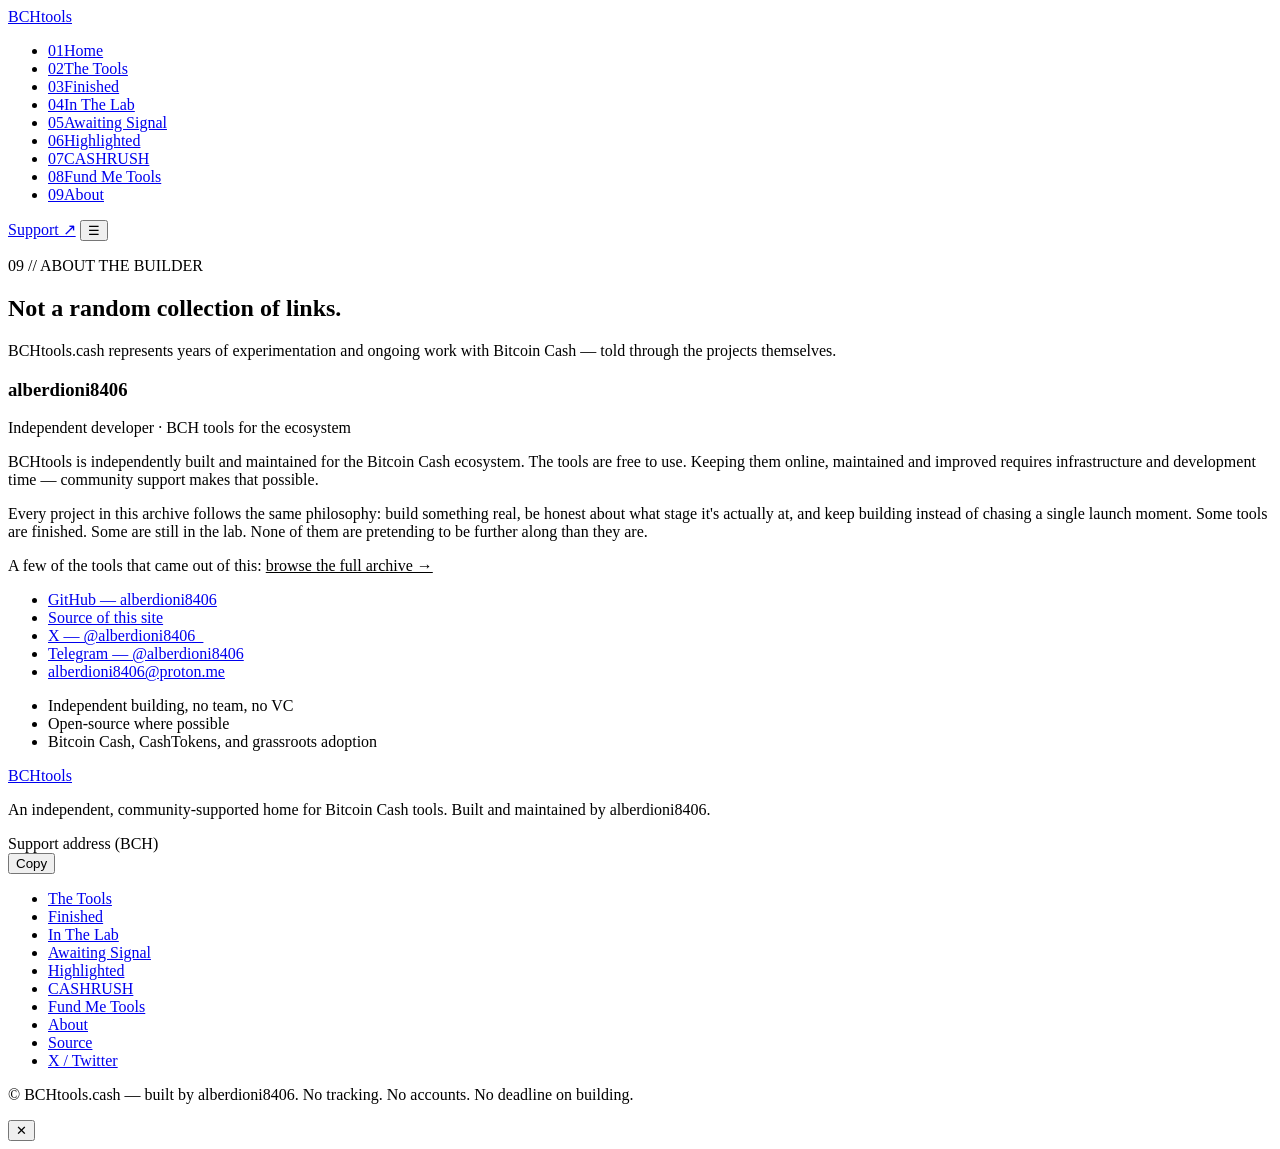
==== about.html @ 6ba9fe16 "Add files via upload" ====
<!DOCTYPE html>
<html lang="en">
<head>
<meta charset="UTF-8">
<meta name="viewport" content="width=device-width, initial-scale=1, viewport-fit=cover">
<title>About the Builder — BCHtools.cash</title>
<meta name="description" content="BCHtools.cash is built and maintained independently by alberdioni8406 for the Bitcoin Cash ecosystem.">
<meta property="og:title" content="About the Builder — BCHtools.cash">
<meta property="og:description" content="Years of experimentation and ongoing work — one BCH tool at a time.">
<meta property="og:url" content="https://bchtools.cash/about.html">
<link rel="canonical" href="https://bchtools.cash/about.html">
<link rel="stylesheet" href="css/style.css">
</head>
<body>
  <header class="site-nav">
    <div class="nav-inner">
      <a href="index.html" class="brand"><span class="dot"></span>BCHtools<span class="term-cursor"></span></a>
      <ul class="nav-links" id="navLinks">
        <li><a href="index.html"><span class="nav-num">01</span>Home</a></li>
        <li><a href="tools.html"><span class="nav-num">02</span>The Tools</a></li>
        <li><a href="finished.html"><span class="nav-num">03</span>Finished</a></li>
        <li><a href="lab.html"><span class="nav-num">04</span>In The Lab</a></li>
        <li><a href="awaiting-signal.html"><span class="nav-num">05</span>Awaiting Signal</a></li>
        <li><a href="highlighted.html"><span class="nav-num">06</span>Highlighted</a></li>
        <li><a href="cashrush.html"><span class="nav-num">07</span>CASHRUSH</a></li>
        <li><a href="fundmetools.html"><span class="nav-num">08</span>Fund Me Tools</a></li>
        <li><a href="about.html"><span class="nav-num">09</span>About</a></li>
      </ul>
      <div class="nav-right">
        <a href="fundmetools.html" class="nav-cta">Support ↗</a>
        <button class="nav-toggle" id="navToggle" aria-label="Toggle navigation menu">☰</button>
      </div>
    </div>
  </header>

  <main>
    <section class="page-hero">
      <div class="hero-grid"></div>
      <div class="wrap">
        <p class="page-kicker">09 // ABOUT THE BUILDER</p>
        <h1>Not a random collection of links.</h1>
        <p class="lede">BCHtools.cash represents years of experimentation and ongoing work with Bitcoin Cash — told through the projects themselves.</p>
      </div>
    </section>
    <section style="border-top:none; padding-top:0;">
      <div class="wrap">
        <div class="about-panel">
          <div>
            <h3 class="maintainer-name">alberdioni8406</h3>
            <p class="maintainer-tag mono">Independent developer · BCH tools for the ecosystem</p>
            <p>BCHtools is independently built and maintained for the Bitcoin Cash ecosystem. The tools are free to use. Keeping them online, maintained and improved requires infrastructure and development time — community support makes that possible.</p>
            <p>Every project in this archive follows the same philosophy: build something real, be honest about what stage it's actually at, and keep building instead of chasing a single launch moment. Some tools are finished. Some are still in the lab. None of them are pretending to be further along than they are.</p>
            <p class="builder-projects-note">A few of the tools that came out of this: <a href="tools.html" style="color:var(--green-bright);">browse the full archive →</a></p>
          </div>
          <div>
            <ul class="about-facts">
              <li><a href="https://github.com/alberdioni8406" target="_blank" rel="noopener">GitHub — alberdioni8406</a></li>
              <li><a href="https://github.com/alberdioni8406/bchhub" target="_blank" rel="noopener">Source of this site</a></li>
              <li><a href="https://x.com/alberdioni8406_" target="_blank" rel="noopener">X — @alberdioni8406_</a></li>
              <li><a href="https://t.me/alberdioni8406" target="_blank" rel="noopener">Telegram — @alberdioni8406</a></li>
              <li><a href="mailto:alberdioni8406@proton.me">alberdioni8406@proton.me</a></li>
            </ul>
            <ul class="about-facts secondary">
              <li>Independent building, no team, no VC</li>
              <li>Open-source where possible</li>
              <li>Bitcoin Cash, CashTokens, and grassroots adoption</li>
            </ul>
          </div>
        </div>
      </div>
    </section>
  </main>

  <footer>
    <div class="wrap">
      <div class="footer-inner">
        <div class="footer-brand">
          <a href="index.html" class="brand"><span class="dot"></span>BCHtools</a>
          <p class="footer-note">An independent, community-supported home for Bitcoin Cash tools. Built and maintained by alberdioni8406.</p>
          <div class="footer-donate">
            <span class="donate-label">Support address (BCH)</span>
            <div class="address-row compact">
              <span class="mono" id="footerAddress"></span>
              <button class="copy-btn" id="footerCopyBtn">Copy</button>
            </div>
          </div>
        </div>
        <ul class="footer-links">
          <li><a href="tools.html">The Tools</a></li>
          <li><a href="finished.html">Finished</a></li>
          <li><a href="lab.html">In The Lab</a></li>
          <li><a href="awaiting-signal.html">Awaiting Signal</a></li>
          <li><a href="highlighted.html">Highlighted</a></li>
          <li><a href="cashrush.html">CASHRUSH</a></li>
          <li><a href="fundmetools.html">Fund Me Tools</a></li>
          <li><a href="about.html">About</a></li>
          <li><a href="https://github.com/alberdioni8406/bchhub" target="_blank" rel="noopener">Source</a></li>
          <li><a href="https://x.com/alberdioni8406_" target="_blank" rel="noopener">X / Twitter</a></li>
        </ul>
      </div>
      <div class="footer-bottom">
        <p class="footer-note">© <span id="year"></span> BCHtools.cash — built by alberdioni8406. No tracking. No accounts. No deadline on building.</p>
      </div>
    </div>
  </footer>

  <div class="modal-overlay" id="modalOverlay">
    <div class="modal" role="dialog" aria-modal="true" aria-labelledby="modalTitle">
      <button class="modal-close" id="modalClose" aria-label="Close">✕</button>
      <div id="modalContent"></div>
    </div>
  </div>
  <script src="js/data.js"></script>
  <script src="js/app.js"></script>
</body>
</html>
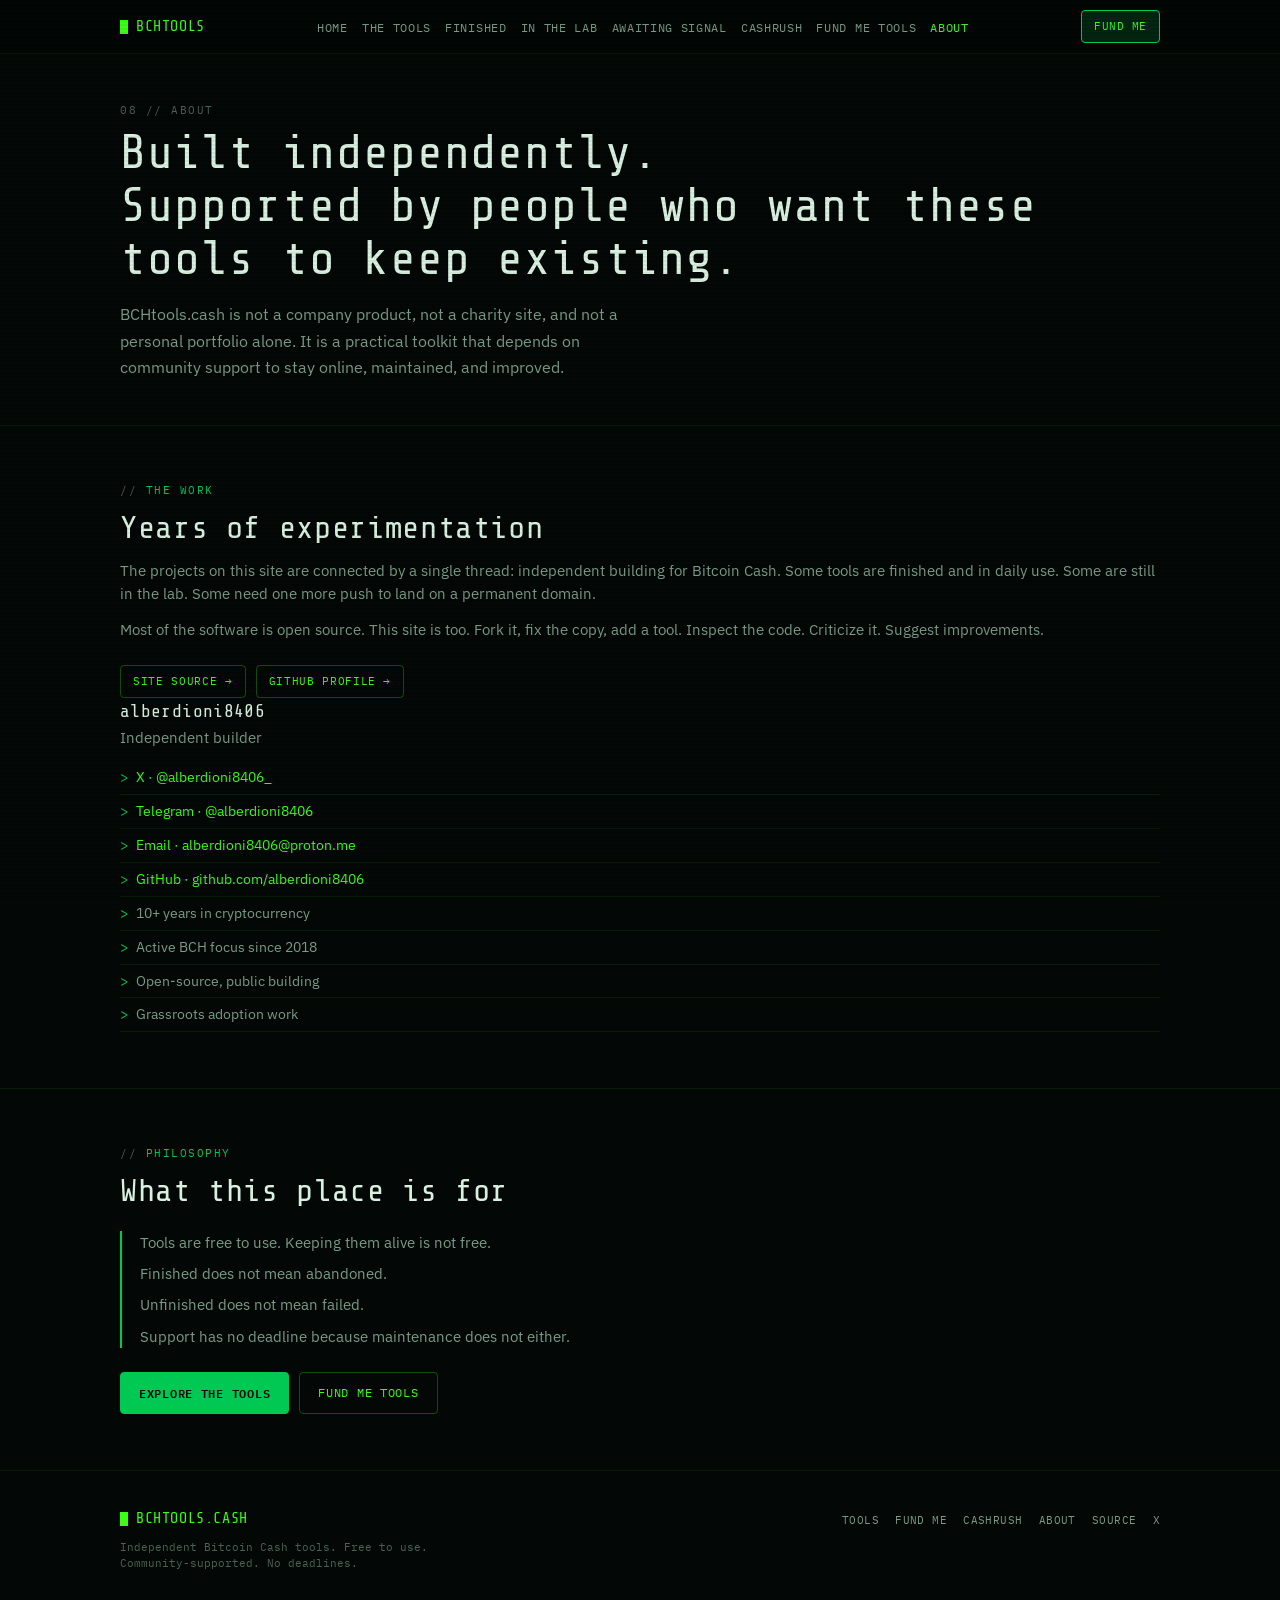
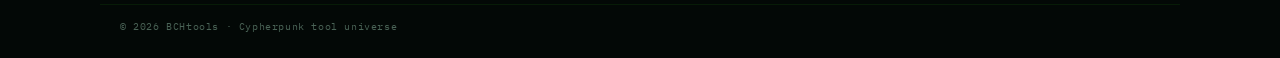
==== commit e5355702: "Add files via upload" ====
--- a/about.html
+++ b/about.html
@@ -2,115 +2,134 @@
 <html lang="en">
 <head>
 <meta charset="UTF-8">
-<meta name="viewport" content="width=device-width, initial-scale=1, viewport-fit=cover">
-<title>About the Builder — BCHtools.cash</title>
-<meta name="description" content="BCHtools.cash is built and maintained independently by alberdioni8406 for the Bitcoin Cash ecosystem.">
-<meta property="og:title" content="About the Builder — BCHtools.cash">
-<meta property="og:description" content="Years of experimentation and ongoing work — one BCH tool at a time.">
+<meta name="viewport" content="width=device-width, initial-scale=1.0">
+
+<link rel="icon" href="favicon.svg" type="image/svg+xml">
+<link rel="alternate icon" href="favicon.svg">
+<meta name="theme-color" content="#06100c">
+<meta name="author" content="alberdioni8406">
+<meta name="twitter:card" content="summary_large_image">
+<meta name="twitter:site" content="@alberdioni8406_">
+<meta name="twitter:creator" content="@alberdioni8406_">
+<meta property="og:site_name" content="BCHtools.cash">
+<meta property="og:type" content="website">
+<meta property="og:locale" content="en_US">
+<link rel="me" href="https://x.com/alberdioni8406_">
+<link rel="me" href="https://t.me/alberdioni8406">
+<link rel="me" href="https://github.com/alberdioni8406">
+<meta name="twitter:title" content="About the builder — BCHtools.cash">
+<meta name="twitter:description" content="Not a company product. A collection of independent work that depends on people who want these tools to keep existing.">
+<meta name="twitter:url" content="https://bchtools.cash/about.html">
+<title>About — BCHtools.cash</title>
+<meta name="description" content="Independent building for Bitcoin Cash. Years of experiments, tools, and infrastructure kept free to use.">
+<meta property="og:title" content="About the builder — BCHtools.cash">
+<meta property="og:description" content="Not a company product. A collection of independent work that depends on people who want these tools to keep existing.">
+<link rel="stylesheet" href="css/main.css">
 <meta property="og:url" content="https://bchtools.cash/about.html">
-<link rel="canonical" href="https://bchtools.cash/about.html">
-<link rel="stylesheet" href="css/style.css">
 </head>
 <body>
-  <header class="site-nav">
-    <div class="nav-inner">
-      <a href="index.html" class="brand"><span class="dot"></span>BCHtools<span class="term-cursor"></span></a>
+<header class="site-nav">
+  <div class="nav-inner">
+    <a href="index.html" class="brand"><span class="cursor"></span> BCHTOOLS</a>
+    <nav>
       <ul class="nav-links" id="navLinks">
-        <li><a href="index.html"><span class="nav-num">01</span>Home</a></li>
-        <li><a href="tools.html"><span class="nav-num">02</span>The Tools</a></li>
-        <li><a href="finished.html"><span class="nav-num">03</span>Finished</a></li>
-        <li><a href="lab.html"><span class="nav-num">04</span>In The Lab</a></li>
-        <li><a href="awaiting-signal.html"><span class="nav-num">05</span>Awaiting Signal</a></li>
-        <li><a href="highlighted.html"><span class="nav-num">06</span>Highlighted</a></li>
-        <li><a href="cashrush.html"><span class="nav-num">07</span>CASHRUSH</a></li>
-        <li><a href="fundmetools.html"><span class="nav-num">08</span>Fund Me Tools</a></li>
-        <li><a href="about.html"><span class="nav-num">09</span>About</a></li>
+        <li><a href="index.html">Home</a></li>
+        <li><a href="tools.html">The Tools</a></li>
+        <li><a href="finished.html">Finished</a></li>
+        <li><a href="lab.html">In the Lab</a></li>
+        <li><a href="awaiting.html">Awaiting Signal</a></li>
+        <li><a href="cashrush.html">CASHRUSH</a></li>
+        <li><a href="fundmetools.html">Fund Me Tools</a></li>
+        <li><a href="about.html" class="active">About</a></li>
       </ul>
-      <div class="nav-right">
-        <a href="fundmetools.html" class="nav-cta">Support ↗</a>
-        <button class="nav-toggle" id="navToggle" aria-label="Toggle navigation menu">☰</button>
+    </nav>
+    <div style="display:flex;align-items:center;gap:10px;">
+      <a href="fundmetools.html" class="nav-cta">Fund Me</a>
+      <button class="nav-toggle" id="navToggle" aria-label="Menu">☰</button>
+    </div>
+  </div>
+</header>
+
+<main>
+  <div class="page-header">
+    <div class="wrap">
+      <div class="page-num">08 // ABOUT</div>
+      <h1>Built independently.<br><span class="accent">Supported by people who want these tools to keep existing.</span></h1>
+      <p class="lede">BCHtools.cash is not a company product, not a charity site, and not a personal portfolio alone. It is a practical toolkit that depends on community support to stay online, maintained, and improved.</p>
+    </div>
+  </div>
+
+  <section>
+    <div class="wrap">
+      <div class="about-panel">
+        <div>
+          <p class="eyebrow">THE WORK</p>
+          <h2>Years of experimentation</h2>
+          <p>The projects on this site are connected by a single thread: independent building for Bitcoin Cash. Some tools are finished and in daily use. Some are still in the lab. Some need one more push to land on a permanent domain.</p>
+          <p>Most of the software is open source. This site is too. Fork it, fix the copy, add a tool. Inspect the code. Criticize it. Suggest improvements.</p>
+          <div class="hero-actions mt-24">
+            <a href="https://github.com/alberdioni8406/bchhub" target="_blank" rel="noopener" class="btn btn-ghost btn-sm">Site source →</a>
+            <a href="https://github.com/alberdioni8406" target="_blank" rel="noopener" class="btn btn-ghost btn-sm">GitHub profile →</a>
+          </div>
+        </div>
+        <div>
+          <h3 class="maintainer-name">alberdioni8406</h3>
+          <p class="maintainer-tag">Independent builder</p>
+          <ul class="about-facts">
+            <li><a href="https://x.com/alberdioni8406_" target="_blank" rel="noopener">X · @alberdioni8406_</a></li>
+            <li><a href="https://t.me/alberdioni8406" target="_blank" rel="noopener">Telegram · @alberdioni8406</a></li>
+            <li><a href="mailto:alberdioni8406@proton.me">Email · alberdioni8406@proton.me</a></li>
+            <li><a href="https://github.com/alberdioni8406" target="_blank" rel="noopener">GitHub · github.com/alberdioni8406</a></li>
+          </ul>
+          <ul class="about-facts secondary">
+            <li>10+ years in cryptocurrency</li>
+            <li>Active BCH focus since 2018</li>
+            <li>Open-source, public building</li>
+            <li>Grassroots adoption work</li>
+          </ul>
+        </div>
       </div>
     </div>
-  </header>
+  </section>
 
-  <main>
-    <section class="page-hero">
-      <div class="hero-grid"></div>
-      <div class="wrap">
-        <p class="page-kicker">09 // ABOUT THE BUILDER</p>
-        <h1>Not a random collection of links.</h1>
-        <p class="lede">BCHtools.cash represents years of experimentation and ongoing work with Bitcoin Cash — told through the projects themselves.</p>
+  <section>
+    <div class="wrap">
+      <p class="eyebrow">PHILOSOPHY</p>
+      <h2>What this place is for</h2>
+      <div class="signal-block">
+        <p>Tools are free to use. Keeping them alive is not free.</p>
+        <p>Finished does not mean abandoned.</p>
+        <p>Unfinished does not mean failed.</p>
+        <p>Support has no deadline because maintenance does not either.</p>
       </div>
-    </section>
-    <section style="border-top:none; padding-top:0;">
-      <div class="wrap">
-        <div class="about-panel">
-          <div>
-            <h3 class="maintainer-name">alberdioni8406</h3>
-            <p class="maintainer-tag mono">Independent developer · BCH tools for the ecosystem</p>
-            <p>BCHtools is independently built and maintained for the Bitcoin Cash ecosystem. The tools are free to use. Keeping them online, maintained and improved requires infrastructure and development time — community support makes that possible.</p>
-            <p>Every project in this archive follows the same philosophy: build something real, be honest about what stage it's actually at, and keep building instead of chasing a single launch moment. Some tools are finished. Some are still in the lab. None of them are pretending to be further along than they are.</p>
-            <p class="builder-projects-note">A few of the tools that came out of this: <a href="tools.html" style="color:var(--green-bright);">browse the full archive →</a></p>
-          </div>
-          <div>
-            <ul class="about-facts">
-              <li><a href="https://github.com/alberdioni8406" target="_blank" rel="noopener">GitHub — alberdioni8406</a></li>
-              <li><a href="https://github.com/alberdioni8406/bchhub" target="_blank" rel="noopener">Source of this site</a></li>
-              <li><a href="https://x.com/alberdioni8406_" target="_blank" rel="noopener">X — @alberdioni8406_</a></li>
-              <li><a href="https://t.me/alberdioni8406" target="_blank" rel="noopener">Telegram — @alberdioni8406</a></li>
-              <li><a href="mailto:alberdioni8406@proton.me">alberdioni8406@proton.me</a></li>
-            </ul>
-            <ul class="about-facts secondary">
-              <li>Independent building, no team, no VC</li>
-              <li>Open-source where possible</li>
-              <li>Bitcoin Cash, CashTokens, and grassroots adoption</li>
-            </ul>
-          </div>
-        </div>
-      </div>
-    </section>
-  </main>
-
-  <footer>
-    <div class="wrap">
-      <div class="footer-inner">
-        <div class="footer-brand">
-          <a href="index.html" class="brand"><span class="dot"></span>BCHtools</a>
-          <p class="footer-note">An independent, community-supported home for Bitcoin Cash tools. Built and maintained by alberdioni8406.</p>
-          <div class="footer-donate">
-            <span class="donate-label">Support address (BCH)</span>
-            <div class="address-row compact">
-              <span class="mono" id="footerAddress"></span>
-              <button class="copy-btn" id="footerCopyBtn">Copy</button>
-            </div>
-          </div>
-        </div>
-        <ul class="footer-links">
-          <li><a href="tools.html">The Tools</a></li>
-          <li><a href="finished.html">Finished</a></li>
-          <li><a href="lab.html">In The Lab</a></li>
-          <li><a href="awaiting-signal.html">Awaiting Signal</a></li>
-          <li><a href="highlighted.html">Highlighted</a></li>
-          <li><a href="cashrush.html">CASHRUSH</a></li>
-          <li><a href="fundmetools.html">Fund Me Tools</a></li>
-          <li><a href="about.html">About</a></li>
-          <li><a href="https://github.com/alberdioni8406/bchhub" target="_blank" rel="noopener">Source</a></li>
-          <li><a href="https://x.com/alberdioni8406_" target="_blank" rel="noopener">X / Twitter</a></li>
-        </ul>
-      </div>
-      <div class="footer-bottom">
-        <p class="footer-note">© <span id="year"></span> BCHtools.cash — built by alberdioni8406. No tracking. No accounts. No deadline on building.</p>
+      <div class="hero-actions mt-24">
+        <a href="tools.html" class="btn btn-primary">Explore the tools</a>
+        <a href="fundmetools.html" class="btn btn-ghost">Fund Me Tools</a>
       </div>
     </div>
-  </footer>
+  </section>
+</main>
 
-  <div class="modal-overlay" id="modalOverlay">
-    <div class="modal" role="dialog" aria-modal="true" aria-labelledby="modalTitle">
-      <button class="modal-close" id="modalClose" aria-label="Close">✕</button>
-      <div id="modalContent"></div>
+<footer>
+  <div class="wrap footer-inner">
+    <div class="footer-brand">
+      <div class="brand"><span class="cursor"></span> BCHTOOLS.CASH</div>
+      <p class="footer-note">Independent Bitcoin Cash tools. Free to use. Community-supported. No deadlines.</p>
     </div>
+    <ul class="footer-links">
+      <li><a href="tools.html">Tools</a></li>
+      <li><a href="fundmetools.html">Fund Me</a></li>
+      <li><a href="cashrush.html">CASHRUSH</a></li>
+      <li><a href="about.html">About</a></li>
+      <li><a href="https://github.com/alberdioni8406/bchhub" target="_blank" rel="noopener">Source</a></li>
+      <li><a href="https://x.com/alberdioni8406_" target="_blank" rel="noopener">X</a></li>
+    </ul>
   </div>
-  <script src="js/data.js"></script>
-  <script src="js/app.js"></script>
+  <div class="wrap footer-bottom">© <span id="year"></span> BCHtools · Cypherpunk tool universe</div>
+</footer>
+
+<script src="js/data.js"></script>
+<script src="js/common.js"></script>
+<script>BCH.boot();</script>
 </body>
 </html>
--- a/css/main.css
+++ b/css/main.css
@@ -0,0 +1,883 @@
+/* ============================================================
+   BCHTOOLS.CASH — CYPHERPUNK TERMINAL
+   Retro-futuristic · CRT · Underground internet · BCH green
+   ============================================================ */
+
+@import url('https://fonts.googleapis.com/css2?family=Share+Tech+Mono&family=IBM+Plex+Sans:wght@400;500;600&family=IBM+Plex+Mono:wght@400;500;600&display=swap');
+
+:root {
+  --bg: #030806;
+  --bg-elevated: #07120c;
+  --panel: #0a1610;
+  --panel-2: #0d1c14;
+  --green: #00c853;
+  --green-bright: #39ff14;
+  --green-dim: rgba(0, 200, 83, 0.15);
+  --green-glow: rgba(57, 255, 20, 0.35);
+  --amber: #ffb300;
+  --amber-dim: rgba(255, 179, 0, 0.12);
+  --cyan: #00e5ff;
+  --ink: #d8f0e0;
+  --ink-dim: #7a9a88;
+  --ink-faint: #4a6356;
+  --line: rgba(57, 255, 20, 0.08);
+  --line-bright: rgba(57, 255, 20, 0.28);
+  --danger: #ff5252;
+  --radius: 4px;
+  --font-display: 'Share Tech Mono', 'IBM Plex Mono', monospace;
+  --font-mono: 'IBM Plex Mono', ui-monospace, monospace;
+  --font-body: 'IBM Plex Sans', system-ui, sans-serif;
+  --scanline: repeating-linear-gradient(
+    0deg,
+    transparent,
+    transparent 2px,
+    rgba(0, 0, 0, 0.12) 2px,
+    rgba(0, 0, 0, 0.12) 4px
+  );
+}
+
+*, *::before, *::after { box-sizing: border-box; }
+html { scroll-behavior: smooth; }
+@media (prefers-reduced-motion: reduce) {
+  html { scroll-behavior: auto; }
+  *, *::before, *::after {
+    animation-duration: 0.01ms !important;
+    transition-duration: 0.01ms !important;
+  }
+}
+
+body {
+  margin: 0;
+  min-height: 100vh;
+  background: var(--bg);
+  color: var(--ink);
+  font-family: var(--font-body);
+  font-size: 15px;
+  line-height: 1.55;
+  -webkit-font-smoothing: antialiased;
+}
+
+/* subtle CRT overlay */
+body::before {
+  content: '';
+  pointer-events: none;
+  position: fixed;
+  inset: 0;
+  z-index: 9999;
+  background: var(--scanline);
+  opacity: 0.35;
+}
+@media (prefers-reduced-motion: reduce) {
+  body::before { opacity: 0.15; }
+}
+
+a { color: inherit; text-decoration: none; }
+button { font-family: inherit; cursor: pointer; }
+img { max-width: 100%; display: block; }
+:focus-visible { outline: 2px solid var(--green-bright); outline-offset: 2px; }
+
+.wrap {
+  max-width: 1080px;
+  margin: 0 auto;
+  padding: 0 20px;
+}
+
+/* ---------- NAV ---------- */
+.site-nav {
+  position: sticky;
+  top: 0;
+  z-index: 100;
+  background: rgba(3, 8, 6, 0.92);
+  backdrop-filter: blur(10px);
+  border-bottom: 1px solid var(--line);
+}
+.nav-inner {
+  max-width: 1080px;
+  margin: 0 auto;
+  padding: 10px 20px;
+  display: flex;
+  align-items: center;
+  justify-content: space-between;
+  gap: 12px;
+}
+.brand {
+  font-family: var(--font-display);
+  font-size: 15px;
+  font-weight: 500;
+  color: var(--green-bright);
+  display: flex;
+  align-items: center;
+  gap: 8px;
+  letter-spacing: 0.04em;
+}
+.brand .cursor {
+  display: inline-block;
+  width: 8px;
+  height: 14px;
+  background: var(--green-bright);
+  animation: blink 1.1s step-end infinite;
+}
+@keyframes blink {
+  50% { opacity: 0; }
+}
+.nav-links {
+  display: flex;
+  flex-wrap: wrap;
+  gap: 4px 14px;
+  list-style: none;
+  margin: 0;
+  padding: 0;
+}
+.nav-links a {
+  font-family: var(--font-mono);
+  font-size: 11.5px;
+  letter-spacing: 0.06em;
+  text-transform: uppercase;
+  color: var(--ink-dim);
+  transition: color 0.15s;
+}
+.nav-links a:hover,
+.nav-links a.active {
+  color: var(--green-bright);
+}
+.nav-cta {
+  font-family: var(--font-mono);
+  font-size: 11px;
+  letter-spacing: 0.05em;
+  text-transform: uppercase;
+  padding: 7px 12px;
+  border: 1px solid var(--green);
+  color: var(--green-bright);
+  background: var(--green-dim);
+  border-radius: var(--radius);
+  transition: background 0.15s, box-shadow 0.15s;
+}
+.nav-cta:hover {
+  background: rgba(0, 200, 83, 0.25);
+  box-shadow: 0 0 12px var(--green-glow);
+}
+.nav-toggle {
+  display: none;
+  background: transparent;
+  border: 1px solid var(--line);
+  color: var(--ink);
+  padding: 6px 10px;
+  border-radius: var(--radius);
+  font-family: var(--font-mono);
+  font-size: 14px;
+}
+@media (max-width: 900px) {
+  .nav-links {
+    position: fixed;
+    inset: 48px 0 auto 0;
+    background: var(--bg-elevated);
+    flex-direction: column;
+    padding: 16px 20px;
+    border-bottom: 1px solid var(--line);
+    display: none;
+    gap: 12px;
+  }
+  .nav-links.open { display: flex; }
+  .nav-toggle { display: block; }
+}
+
+/* ---------- TYPOGRAPHY ---------- */
+.eyebrow {
+  font-family: var(--font-mono);
+  font-size: 11px;
+  letter-spacing: 0.14em;
+  text-transform: uppercase;
+  color: var(--green);
+  margin: 0 0 10px;
+}
+.eyebrow::before {
+  content: '// ';
+  color: var(--ink-faint);
+}
+h1, h2, h3, h4 {
+  font-family: var(--font-display);
+  margin: 0;
+  font-weight: 500;
+  letter-spacing: 0.02em;
+  color: var(--ink);
+}
+h1 {
+  font-size: clamp(28px, 5.5vw, 48px);
+  line-height: 1.1;
+  margin-bottom: 16px;
+}
+h2 {
+  font-size: clamp(22px, 3.5vw, 32px);
+  line-height: 1.2;
+  margin-bottom: 12px;
+}
+h3 { font-size: 18px; }
+p { color: var(--ink-dim); margin: 0 0 12px; }
+.lede {
+  font-size: 16px;
+  max-width: 540px;
+  color: var(--ink-dim);
+  line-height: 1.65;
+}
+.mono { font-family: var(--font-mono); }
+.terminal-line {
+  font-family: var(--font-display);
+  color: var(--green-bright);
+  font-size: 13px;
+  letter-spacing: 0.04em;
+}
+
+/* ---------- BUTTONS ---------- */
+.btn {
+  font-family: var(--font-mono);
+  font-size: 12px;
+  letter-spacing: 0.06em;
+  text-transform: uppercase;
+  padding: 11px 18px;
+  border-radius: var(--radius);
+  border: 1px solid transparent;
+  display: inline-flex;
+  align-items: center;
+  gap: 8px;
+  transition: transform 0.12s, background 0.15s, box-shadow 0.15s, border-color 0.15s;
+  background: transparent;
+  color: var(--ink);
+  text-decoration: none;
+  cursor: pointer;
+}
+.btn:hover { transform: translateY(-1px); }
+.btn-primary {
+  background: var(--green);
+  color: #020805;
+  border-color: var(--green);
+  font-weight: 600;
+}
+.btn-primary:hover {
+  background: var(--green-bright);
+  box-shadow: 0 0 18px var(--green-glow);
+}
+.btn-ghost {
+  border-color: var(--line-bright);
+  color: var(--green-bright);
+}
+.btn-ghost:hover {
+  background: var(--green-dim);
+  border-color: var(--green);
+}
+.btn-amber {
+  border-color: var(--amber);
+  color: var(--amber);
+  background: var(--amber-dim);
+}
+.btn-amber:hover {
+  box-shadow: 0 0 14px rgba(255, 179, 0, 0.3);
+}
+.btn-sm { padding: 7px 12px; font-size: 11px; }
+
+/* ---------- HERO ---------- */
+.hero {
+  position: relative;
+  padding: 72px 0 56px;
+  overflow: hidden;
+  border-bottom: 1px solid var(--line);
+}
+.hero-grid {
+  position: absolute;
+  inset: 0;
+  opacity: 0.2;
+  pointer-events: none;
+  background-image:
+    linear-gradient(var(--line) 1px, transparent 1px),
+    linear-gradient(90deg, var(--line) 1px, transparent 1px);
+  background-size: 48px 48px;
+  mask-image: radial-gradient(ellipse 70% 60% at 30% 20%, black, transparent);
+}
+.hero h1 .accent { color: var(--green-bright); text-shadow: 0 0 24px var(--green-glow); }
+.hero-actions {
+  display: flex;
+  flex-wrap: wrap;
+  gap: 10px;
+  margin-top: 28px;
+}
+.stat-strip {
+  display: grid;
+  grid-template-columns: repeat(4, 1fr);
+  gap: 1px;
+  background: var(--line);
+  border: 1px solid var(--line);
+  margin-top: 40px;
+}
+.stat-cell {
+  background: var(--panel);
+  padding: 16px 14px;
+}
+.stat-cell .num {
+  font-family: var(--font-display);
+  font-size: 22px;
+  color: var(--green-bright);
+}
+.stat-cell .label {
+  font-family: var(--font-mono);
+  font-size: 10px;
+  letter-spacing: 0.08em;
+  text-transform: uppercase;
+  color: var(--ink-faint);
+  margin-top: 4px;
+}
+@media (max-width: 600px) {
+  .stat-strip { grid-template-columns: 1fr 1fr; }
+  .hero { padding: 48px 0 40px; }
+}
+
+/* ---------- SECTIONS ---------- */
+section {
+  padding: 56px 0;
+  border-bottom: 1px solid var(--line);
+}
+section:last-of-type { border-bottom: none; }
+@media (max-width: 720px) { section { padding: 40px 0; } }
+
+.signal-block {
+  border-left: 2px solid var(--green);
+  padding-left: 18px;
+  margin: 20px 0;
+}
+.signal-block p { margin-bottom: 8px; }
+
+.path-grid {
+  display: grid;
+  grid-template-columns: repeat(auto-fill, minmax(200px, 1fr));
+  gap: 12px;
+  margin-top: 28px;
+}
+.path-card {
+  background: var(--panel);
+  border: 1px solid var(--line);
+  padding: 18px 16px;
+  transition: border-color 0.15s, box-shadow 0.15s;
+}
+.path-card:hover {
+  border-color: var(--line-bright);
+  box-shadow: 0 0 16px rgba(0, 200, 83, 0.08);
+}
+.path-card .path-id {
+  font-family: var(--font-mono);
+  font-size: 10px;
+  color: var(--ink-faint);
+  letter-spacing: 0.1em;
+  margin-bottom: 8px;
+}
+.path-card h3 {
+  font-size: 15px;
+  margin-bottom: 6px;
+  color: var(--green-bright);
+}
+.path-card p { font-size: 13px; margin: 0; }
+
+/* ---------- CARDS ---------- */
+.filter-bar {
+  display: flex;
+  flex-wrap: wrap;
+  gap: 8px;
+  align-items: center;
+  margin: 24px 0 20px;
+  padding: 12px;
+  background: var(--panel);
+  border: 1px solid var(--line);
+}
+.chip {
+  font-family: var(--font-mono);
+  font-size: 11px;
+  letter-spacing: 0.04em;
+  text-transform: uppercase;
+  padding: 6px 11px;
+  border: 1px solid var(--line);
+  background: transparent;
+  color: var(--ink-dim);
+  border-radius: 2px;
+  cursor: pointer;
+  transition: all 0.12s;
+}
+.chip:hover { border-color: var(--line-bright); color: var(--ink); }
+.chip.active {
+  background: var(--green-dim);
+  border-color: var(--green);
+  color: var(--green-bright);
+}
+.search-input {
+  margin-left: auto;
+  background: var(--bg);
+  border: 1px solid var(--line);
+  color: var(--ink);
+  padding: 7px 12px;
+  font-family: var(--font-mono);
+  font-size: 12px;
+  min-width: 160px;
+  border-radius: 2px;
+}
+.search-input:focus { border-color: var(--green); outline: none; }
+@media (max-width: 640px) {
+  .search-input { margin-left: 0; width: 100%; }
+}
+.result-count {
+  font-family: var(--font-mono);
+  font-size: 11px;
+  color: var(--ink-faint);
+  margin-bottom: 14px;
+  letter-spacing: 0.06em;
+}
+
+.project-grid {
+  display: grid;
+  grid-template-columns: repeat(auto-fill, minmax(280px, 1fr));
+  gap: 14px;
+}
+.card {
+  background: var(--panel);
+  border: 1px solid var(--line);
+  padding: 18px;
+  display: flex;
+  flex-direction: column;
+  gap: 10px;
+  position: relative;
+  transition: border-color 0.15s, box-shadow 0.15s;
+}
+.card:hover {
+  border-color: var(--line-bright);
+  box-shadow: 0 0 20px rgba(0, 200, 83, 0.06);
+}
+.card-id {
+  position: absolute;
+  top: 14px;
+  right: 14px;
+  font-family: var(--font-mono);
+  font-size: 10px;
+  color: var(--ink-faint);
+}
+.card h3 {
+  font-size: 16px;
+  padding-right: 36px;
+  color: var(--ink);
+}
+.badge {
+  font-family: var(--font-mono);
+  font-size: 9.5px;
+  letter-spacing: 0.08em;
+  text-transform: uppercase;
+  padding: 3px 7px;
+  border-radius: 2px;
+  align-self: flex-start;
+  font-weight: 600;
+}
+.badge-finished { background: var(--green-dim); color: var(--green-bright); border: 1px solid rgba(0, 200, 83, 0.35); }
+.badge-nearly-finished { background: var(--amber-dim); color: var(--amber); border: 1px solid rgba(255, 179, 0, 0.35); }
+.badge-beta { background: rgba(0, 229, 255, 0.1); color: var(--cyan); border: 1px solid rgba(0, 229, 255, 0.3); }
+.badge-in-development { background: rgba(122, 154, 136, 0.12); color: var(--ink-dim); border: 1px solid var(--line); }
+.badge-experimental { background: rgba(255, 82, 82, 0.1); color: var(--danger); border: 1px solid rgba(255, 82, 82, 0.25); }
+.card p { font-size: 13.5px; margin: 0; line-height: 1.5; }
+.card-tags { display: flex; flex-wrap: wrap; gap: 5px; }
+.tag {
+  font-family: var(--font-mono);
+  font-size: 10px;
+  color: var(--ink-faint);
+  border: 1px solid var(--line);
+  padding: 2px 6px;
+}
+.card-needs {
+  font-family: var(--font-mono);
+  font-size: 11px;
+  color: var(--amber);
+  background: var(--amber-dim);
+  border: 1px solid rgba(255, 179, 0, 0.25);
+  padding: 6px 9px;
+}
+.card-actions {
+  display: flex;
+  flex-wrap: wrap;
+  gap: 6px;
+  margin-top: auto;
+  padding-top: 4px;
+}
+.card-participate {
+  display: flex;
+  flex-wrap: wrap;
+  gap: 5px;
+  padding-top: 8px;
+  border-top: 1px solid var(--line);
+}
+.btn-use, .btn-part {
+  font-family: var(--font-mono);
+  font-size: 10px;
+  padding: 5px 8px;
+  border: 1px solid var(--line);
+  background: transparent;
+  color: var(--ink-dim);
+  border-radius: 2px;
+  text-decoration: none;
+  cursor: pointer;
+}
+.btn-use { border-color: rgba(0, 200, 83, 0.3); color: var(--green); }
+.btn-use:hover, .btn-part:hover { border-color: var(--line-bright); color: var(--green-bright); }
+
+/* ---------- FEATURED / SIGNAL ---------- */
+.featured-panel {
+  margin-top: 20px;
+  border: 1px solid var(--line-bright);
+  background: linear-gradient(135deg, rgba(0, 200, 83, 0.06), var(--panel) 50%);
+  padding: 24px;
+  position: relative;
+}
+.featured-panel::before {
+  content: 'SIGNAL INTERCEPTED';
+  position: absolute;
+  top: -9px;
+  left: 16px;
+  font-family: var(--font-mono);
+  font-size: 9px;
+  letter-spacing: 0.12em;
+  background: var(--bg);
+  color: var(--green);
+  padding: 0 8px;
+}
+.featured-inner {
+  display: grid;
+  grid-template-columns: 1.3fr 1fr;
+  gap: 24px;
+}
+@media (max-width: 720px) { .featured-inner { grid-template-columns: 1fr; } }
+.featured-why {
+  background: var(--bg);
+  border: 1px solid var(--line);
+  padding: 16px;
+}
+.featured-why h5 {
+  font-family: var(--font-mono);
+  font-size: 10px;
+  letter-spacing: 0.1em;
+  text-transform: uppercase;
+  color: var(--green);
+  margin: 0 0 8px;
+}
+
+/* ---------- FUND ME ---------- */
+.donation-card {
+  background: var(--panel);
+  border: 1px solid var(--line-bright);
+  padding: 24px;
+  position: relative;
+}
+.donation-card::before {
+  content: 'OPEN CHANNEL';
+  position: absolute;
+  top: -9px;
+  left: 14px;
+  font-family: var(--font-mono);
+  font-size: 9px;
+  letter-spacing: 0.12em;
+  background: var(--bg);
+  color: var(--amber);
+  padding: 0 8px;
+}
+.address-text {
+  display: block;
+  font-family: var(--font-mono);
+  font-size: 12px;
+  word-break: break-all;
+  background: var(--bg);
+  border: 1px solid var(--line);
+  padding: 12px;
+  color: var(--ink);
+  margin: 12px 0;
+  line-height: 1.45;
+}
+.address-actions { display: flex; flex-wrap: wrap; gap: 8px; }
+.qr-panel {
+  margin-top: 16px;
+  text-align: center;
+}
+.qr-panel #qr-canvas,
+.qr-panel .qr-box {
+  display: inline-block;
+  background: #fff;
+  padding: 12px;
+  border-radius: 2px;
+}
+.copy-feedback {
+  font-family: var(--font-mono);
+  font-size: 12px;
+  color: var(--green-bright);
+  min-height: 1.2em;
+  margin-top: 10px;
+}
+.goes-grid {
+  display: grid;
+  grid-template-columns: repeat(auto-fill, minmax(200px, 1fr));
+  gap: 12px;
+  margin-top: 24px;
+}
+.goes-card {
+  background: var(--panel);
+  border: 1px solid var(--line);
+  padding: 16px;
+}
+.goes-card h4 {
+  font-family: var(--font-display);
+  font-size: 13px;
+  color: var(--green-bright);
+  margin-bottom: 6px;
+}
+.goes-card p { font-size: 13px; margin: 0; }
+.funded-list {
+  list-style: none;
+  margin: 16px 0 0;
+  padding: 0;
+  display: flex;
+  flex-direction: column;
+  gap: 8px;
+}
+.funded-list li {
+  background: var(--panel);
+  border: 1px solid var(--line);
+  padding: 12px 14px;
+  font-size: 13.5px;
+  color: var(--ink-dim);
+}
+.funded-period {
+  font-family: var(--font-mono);
+  font-size: 11px;
+  color: var(--green);
+  margin-right: 8px;
+}
+
+/* ---------- CASHRUSH SPECIAL ---------- */
+.cashrush-hero {
+  background: linear-gradient(160deg, rgba(255, 179, 0, 0.08), var(--panel) 45%);
+  border: 1px solid rgba(255, 179, 0, 0.25);
+  padding: 36px 28px;
+  margin-top: 20px;
+  position: relative;
+}
+.cashrush-hero::before {
+  content: 'JUST ONE MORE RUN';
+  position: absolute;
+  top: -9px;
+  left: 16px;
+  font-family: var(--font-mono);
+  font-size: 9px;
+  letter-spacing: 0.14em;
+  background: var(--bg);
+  color: var(--amber);
+  padding: 0 8px;
+}
+.cashrush-hero h1 { color: var(--amber); text-shadow: 0 0 20px rgba(255, 179, 0, 0.25); }
+.philosophy-grid {
+  display: grid;
+  grid-template-columns: 1fr 1fr;
+  gap: 14px;
+  margin-top: 28px;
+}
+@media (max-width: 600px) { .philosophy-grid { grid-template-columns: 1fr; } }
+.philosophy-card {
+  background: var(--panel);
+  border: 1px solid var(--line);
+  padding: 18px;
+}
+.philosophy-card h4 {
+  font-family: var(--font-display);
+  font-size: 14px;
+  color: var(--amber);
+  margin-bottom: 8px;
+}
+
+/* ---------- ABOUT ---------- */
+.about-grid {
+  display: grid;
+  grid-template-columns: 1.2fr 1fr;
+  gap: 36px;
+}
+@media (max-width: 720px) { .about-grid { grid-template-columns: 1fr; } }
+.about-facts {
+  list-style: none;
+  margin: 0;
+  padding: 0;
+}
+.about-facts li {
+  font-size: 13.5px;
+  color: var(--ink-dim);
+  padding: 6px 0 6px 16px;
+  position: relative;
+  border-bottom: 1px solid var(--line);
+}
+.about-facts li::before {
+  content: '>';
+  position: absolute;
+  left: 0;
+  color: var(--green);
+  font-family: var(--font-mono);
+}
+.about-facts a { color: var(--green-bright); }
+.about-facts a:hover { text-decoration: underline; }
+
+/* ---------- FOOTER ---------- */
+footer {
+  border-top: 1px solid var(--line);
+  padding: 36px 0 24px;
+  margin-top: 0;
+}
+.footer-inner {
+  display: flex;
+  flex-wrap: wrap;
+  justify-content: space-between;
+  gap: 24px;
+  margin-bottom: 20px;
+}
+.footer-brand .brand { margin-bottom: 8px; }
+.footer-note {
+  font-family: var(--font-mono);
+  font-size: 11px;
+  color: var(--ink-faint);
+  max-width: 320px;
+  line-height: 1.5;
+}
+.footer-links {
+  display: flex;
+  flex-wrap: wrap;
+  gap: 10px 16px;
+  list-style: none;
+  margin: 0;
+  padding: 0;
+}
+.footer-links a {
+  font-family: var(--font-mono);
+  font-size: 11px;
+  letter-spacing: 0.04em;
+  text-transform: uppercase;
+  color: var(--ink-dim);
+}
+.footer-links a:hover { color: var(--green-bright); }
+.footer-bottom {
+  border-top: 1px solid var(--line);
+  padding-top: 14px;
+  font-family: var(--font-mono);
+  font-size: 10px;
+  color: var(--ink-faint);
+  letter-spacing: 0.06em;
+}
+
+/* ---------- MODAL ---------- */
+.modal-overlay {
+  position: fixed;
+  inset: 0;
+  background: rgba(2, 6, 4, 0.88);
+  backdrop-filter: blur(4px);
+  display: none;
+  align-items: flex-start;
+  justify-content: center;
+  z-index: 200;
+  padding: 28px 14px;
+  overflow-y: auto;
+}
+.modal-overlay.open { display: flex; }
+.modal {
+  background: var(--panel);
+  border: 1px solid var(--line-bright);
+  max-width: 560px;
+  width: 100%;
+  padding: 24px;
+  position: relative;
+  margin: auto 0;
+}
+.modal-close {
+  position: absolute;
+  top: 12px;
+  right: 12px;
+  background: transparent;
+  border: 1px solid var(--line);
+  color: var(--ink-dim);
+  width: 28px;
+  height: 28px;
+  border-radius: 2px;
+  font-size: 14px;
+}
+.modal-close:hover { color: var(--ink); border-color: var(--line-bright); }
+.modal-section { margin-top: 16px; }
+.modal-section h5 {
+  font-family: var(--font-mono);
+  font-size: 10px;
+  letter-spacing: 0.1em;
+  text-transform: uppercase;
+  color: var(--green);
+  margin: 0 0 6px;
+}
+.modal-section ul {
+  margin: 0;
+  padding-left: 16px;
+  color: var(--ink-dim);
+  font-size: 13.5px;
+}
+.modal-actions {
+  display: flex;
+  flex-wrap: wrap;
+  gap: 8px;
+  margin-top: 20px;
+}
+
+/* ---------- PAGE HEADER ---------- */
+.page-header {
+  padding: 48px 0 32px;
+  border-bottom: 1px solid var(--line);
+}
+.page-header .page-num {
+  font-family: var(--font-mono);
+  font-size: 11px;
+  letter-spacing: 0.14em;
+  color: var(--ink-faint);
+  margin-bottom: 8px;
+}
+
+/* ---------- UTILS ---------- */
+.mt-24 { margin-top: 24px; }
+.mt-16 { margin-top: 16px; }
+.text-amber { color: var(--amber); }
+.text-green { color: var(--green-bright); }
+.hidden { display: none !important; }
+
+/* ---------- CASHRUSH PAGE ---------- */
+.cashrush-grid {
+  display: grid;
+  grid-template-columns: 1.2fr 1fr;
+  gap: 32px;
+  align-items: start;
+}
+@media (max-width: 800px) {
+  .cashrush-grid { grid-template-columns: 1fr; }
+}
+.cashrush-tagline {
+  font-family: var(--font-display);
+  font-size: clamp(20px, 3vw, 28px);
+  color: var(--amber);
+  line-height: 1.25;
+  margin-top: 12px;
+}
+.cashrush-aside .signal-block {
+  border-color: rgba(224, 169, 76, 0.35);
+  background: linear-gradient(160deg, rgba(224, 169, 76, 0.08), var(--panel) 60%);
+}
+.status-panel {
+  background: var(--panel);
+  border: 1px solid var(--line);
+  border-radius: var(--radius);
+  padding: 24px 26px;
+  max-width: 640px;
+}
+
+/* ---------- FOOTER DONATE ---------- */
+.footer-donate { margin-top: 16px; max-width: 420px; }
+.footer-donate .donate-label {
+  font-family: var(--font-mono);
+  font-size: 11px;
+  text-transform: uppercase;
+  letter-spacing: 0.06em;
+  color: var(--green-bright);
+  margin: 0 0 6px;
+}
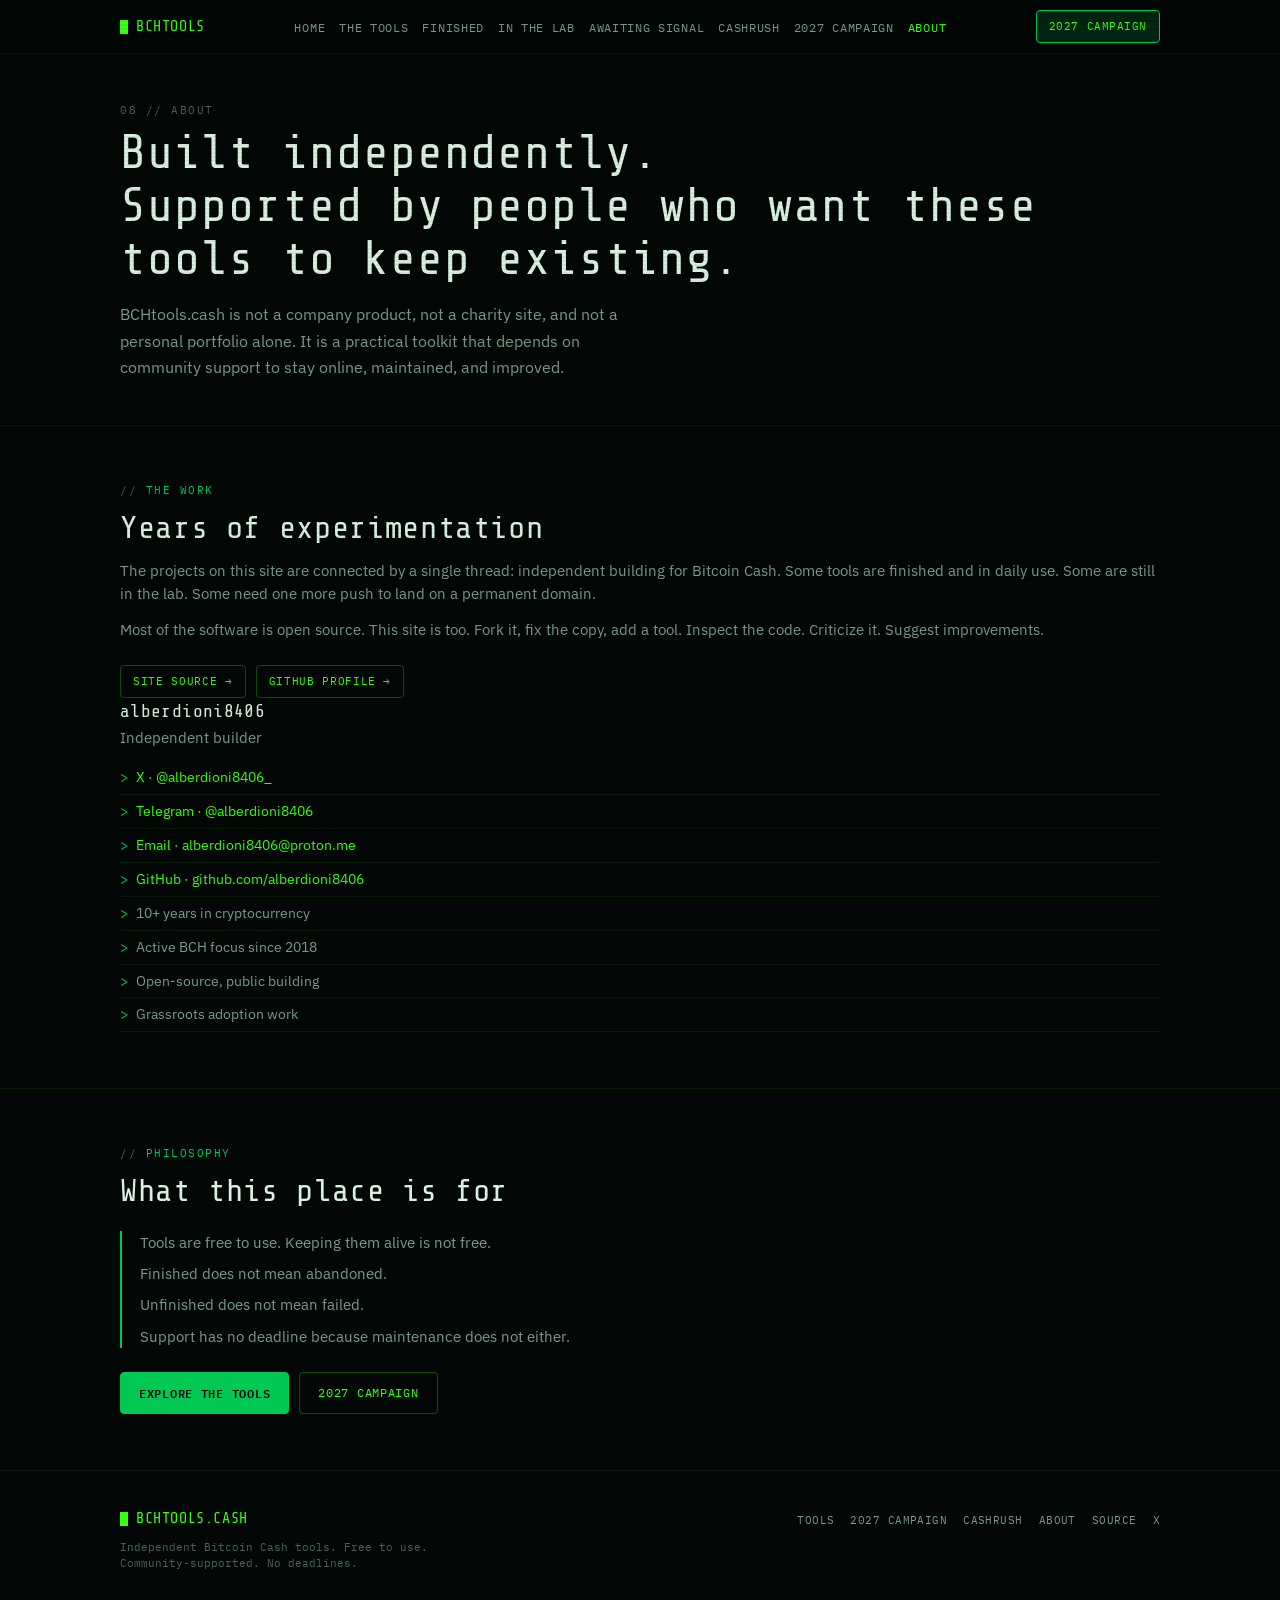
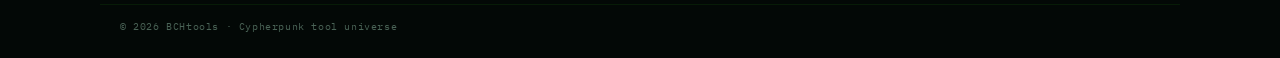
==== commit de22af46: "Add files via upload" ====
--- a/about.html
+++ b/about.html
@@ -26,6 +26,16 @@
 <meta property="og:description" content="Not a company product. A collection of independent work that depends on people who want these tools to keep existing.">
 <link rel="stylesheet" href="css/main.css">
 <meta property="og:url" content="https://bchtools.cash/about.html">
+
+<meta property="og:image" content="https://bchtools.cash/og-image.png">
+<meta property="og:image:secure_url" content="https://bchtools.cash/og-image.png">
+<meta property="og:image:type" content="image/png">
+<meta property="og:image:width" content="1200">
+<meta property="og:image:height" content="630">
+<meta property="og:image:alt" content="BCHtools.cash — Independent Bitcoin Cash tools">
+<meta name="twitter:image" content="https://bchtools.cash/og-image.png">
+<meta name="twitter:image:alt" content="BCHtools.cash — Independent Bitcoin Cash tools">
+
 </head>
 <body>
 <header class="site-nav">
@@ -39,12 +49,12 @@
         <li><a href="lab.html">In the Lab</a></li>
         <li><a href="awaiting.html">Awaiting Signal</a></li>
         <li><a href="cashrush.html">CASHRUSH</a></li>
-        <li><a href="fundmetools.html">Fund Me Tools</a></li>
+        <li><a href="campaign.html">2027 Campaign</a></li>
         <li><a href="about.html" class="active">About</a></li>
       </ul>
     </nav>
     <div style="display:flex;align-items:center;gap:10px;">
-      <a href="fundmetools.html" class="nav-cta">Fund Me</a>
+      <a href="campaign.html" class="nav-cta">2027 Campaign</a>
       <button class="nav-toggle" id="navToggle" aria-label="Menu">☰</button>
     </div>
   </div>
@@ -104,7 +114,7 @@
       </div>
       <div class="hero-actions mt-24">
         <a href="tools.html" class="btn btn-primary">Explore the tools</a>
-        <a href="fundmetools.html" class="btn btn-ghost">Fund Me Tools</a>
+        <a href="campaign.html" class="btn btn-ghost">2027 Campaign</a>
       </div>
     </div>
   </section>
@@ -118,7 +128,7 @@
     </div>
     <ul class="footer-links">
       <li><a href="tools.html">Tools</a></li>
-      <li><a href="fundmetools.html">Fund Me</a></li>
+      <li><a href="campaign.html">2027 Campaign</a></li>
       <li><a href="cashrush.html">CASHRUSH</a></li>
       <li><a href="about.html">About</a></li>
       <li><a href="https://github.com/alberdioni8406/bchhub" target="_blank" rel="noopener">Source</a></li>
--- a/css/main.css
+++ b/css/main.css
@@ -881,3 +881,164 @@
   color: var(--green-bright);
   margin: 0 0 6px;
 }
+
+/* ---------- PIPELINE / STATUS (home upgrade) ---------- */
+.pipeline-stages {
+  display: flex;
+  flex-wrap: wrap;
+  gap: 10px;
+  margin: 28px 0 24px;
+}
+.stage-pill {
+  display: inline-flex;
+  align-items: center;
+  gap: 8px;
+  padding: 10px 16px;
+  border-radius: 999px;
+  border: 1px solid var(--line);
+  background: var(--panel);
+  color: var(--ink-dim);
+  text-decoration: none;
+  font-family: var(--font-mono);
+  font-size: 12.5px;
+  font-weight: 600;
+  transition: border-color .15s, color .15s, background .15s;
+}
+.stage-pill:hover {
+  border-color: var(--line-bright);
+  color: var(--ink);
+}
+.stage-pill.stage-done {
+  background: rgba(10, 193, 142, 0.12);
+  border-color: rgba(10, 193, 142, 0.4);
+  color: var(--green-bright);
+}
+.stage-check { font-size: 12px; }
+.stage-count {
+  margin-left: 4px;
+  padding: 2px 8px;
+  border-radius: 999px;
+  background: rgba(234, 243, 238, 0.06);
+  font-size: 11px;
+  color: var(--ink);
+}
+
+.status-cards {
+  display: grid;
+  grid-template-columns: repeat(3, 1fr);
+  gap: 14px;
+  margin-top: 8px;
+}
+@media (max-width: 800px) {
+  .status-cards { grid-template-columns: 1fr; }
+}
+.status-card {
+  background: var(--panel);
+  border: 1px solid var(--line);
+  border-radius: var(--radius);
+  padding: 22px 20px;
+  text-decoration: none;
+  color: inherit;
+  transition: border-color .15s, transform .15s;
+}
+.status-card:hover {
+  border-color: var(--line-bright);
+  transform: translateY(-2px);
+}
+.status-card-label {
+  font-family: var(--font-mono);
+  font-size: 11px;
+  letter-spacing: 0.1em;
+  color: var(--green-bright);
+  margin-bottom: 8px;
+}
+.status-card-value {
+  font-family: var(--font-display);
+  font-size: 36px;
+  font-weight: 600;
+  color: var(--ink);
+  line-height: 1.1;
+  margin-bottom: 8px;
+}
+.status-card p {
+  font-size: 13.5px;
+  margin: 0;
+  color: var(--ink-dim);
+}
+
+/* ---------- 2027 CAMPAIGN ---------- */
+.campaign-section {
+  background: linear-gradient(180deg, rgba(10, 193, 142, 0.05), transparent 40%);
+}
+.campaign-grid {
+  display: grid;
+  grid-template-columns: 1.15fr 1fr;
+  gap: 18px;
+  margin-top: 28px;
+}
+@media (max-width: 860px) {
+  .campaign-grid { grid-template-columns: 1fr; }
+}
+.campaign-card {
+  background: var(--panel);
+  border: 1px solid var(--line);
+  border-radius: var(--radius);
+  padding: 26px 24px;
+}
+.campaign-card.campaign-primary {
+  border-color: var(--line-bright);
+  background: linear-gradient(160deg, rgba(10, 193, 142, 0.12), var(--panel) 55%);
+}
+.campaign-badge {
+  display: inline-block;
+  font-family: var(--font-mono);
+  font-size: 10.5px;
+  letter-spacing: 0.08em;
+  text-transform: uppercase;
+  color: #04140f;
+  background: var(--green-bright);
+  padding: 4px 10px;
+  border-radius: 999px;
+  font-weight: 700;
+  margin-bottom: 12px;
+}
+.campaign-meta {
+  display: flex;
+  gap: 28px;
+  margin-top: 16px;
+  flex-wrap: wrap;
+}
+.campaign-meta .meta-label {
+  display: block;
+  font-family: var(--font-mono);
+  font-size: 11px;
+  color: var(--ink-faint);
+  margin-bottom: 2px;
+}
+.campaign-meta strong {
+  font-family: var(--font-display);
+  font-size: 22px;
+  color: var(--green-bright);
+}
+.budget-list {
+  list-style: none;
+  margin: 12px 0 0;
+  padding: 0;
+  max-height: 320px;
+  overflow-y: auto;
+}
+.budget-list li {
+  display: flex;
+  justify-content: space-between;
+  gap: 12px;
+  padding: 8px 0;
+  border-bottom: 1px solid var(--line);
+  font-size: 13.5px;
+  color: var(--ink-dim);
+}
+.budget-list li strong {
+  color: var(--ink);
+  font-family: var(--font-mono);
+  font-size: 12.5px;
+  white-space: nowrap;
+}
